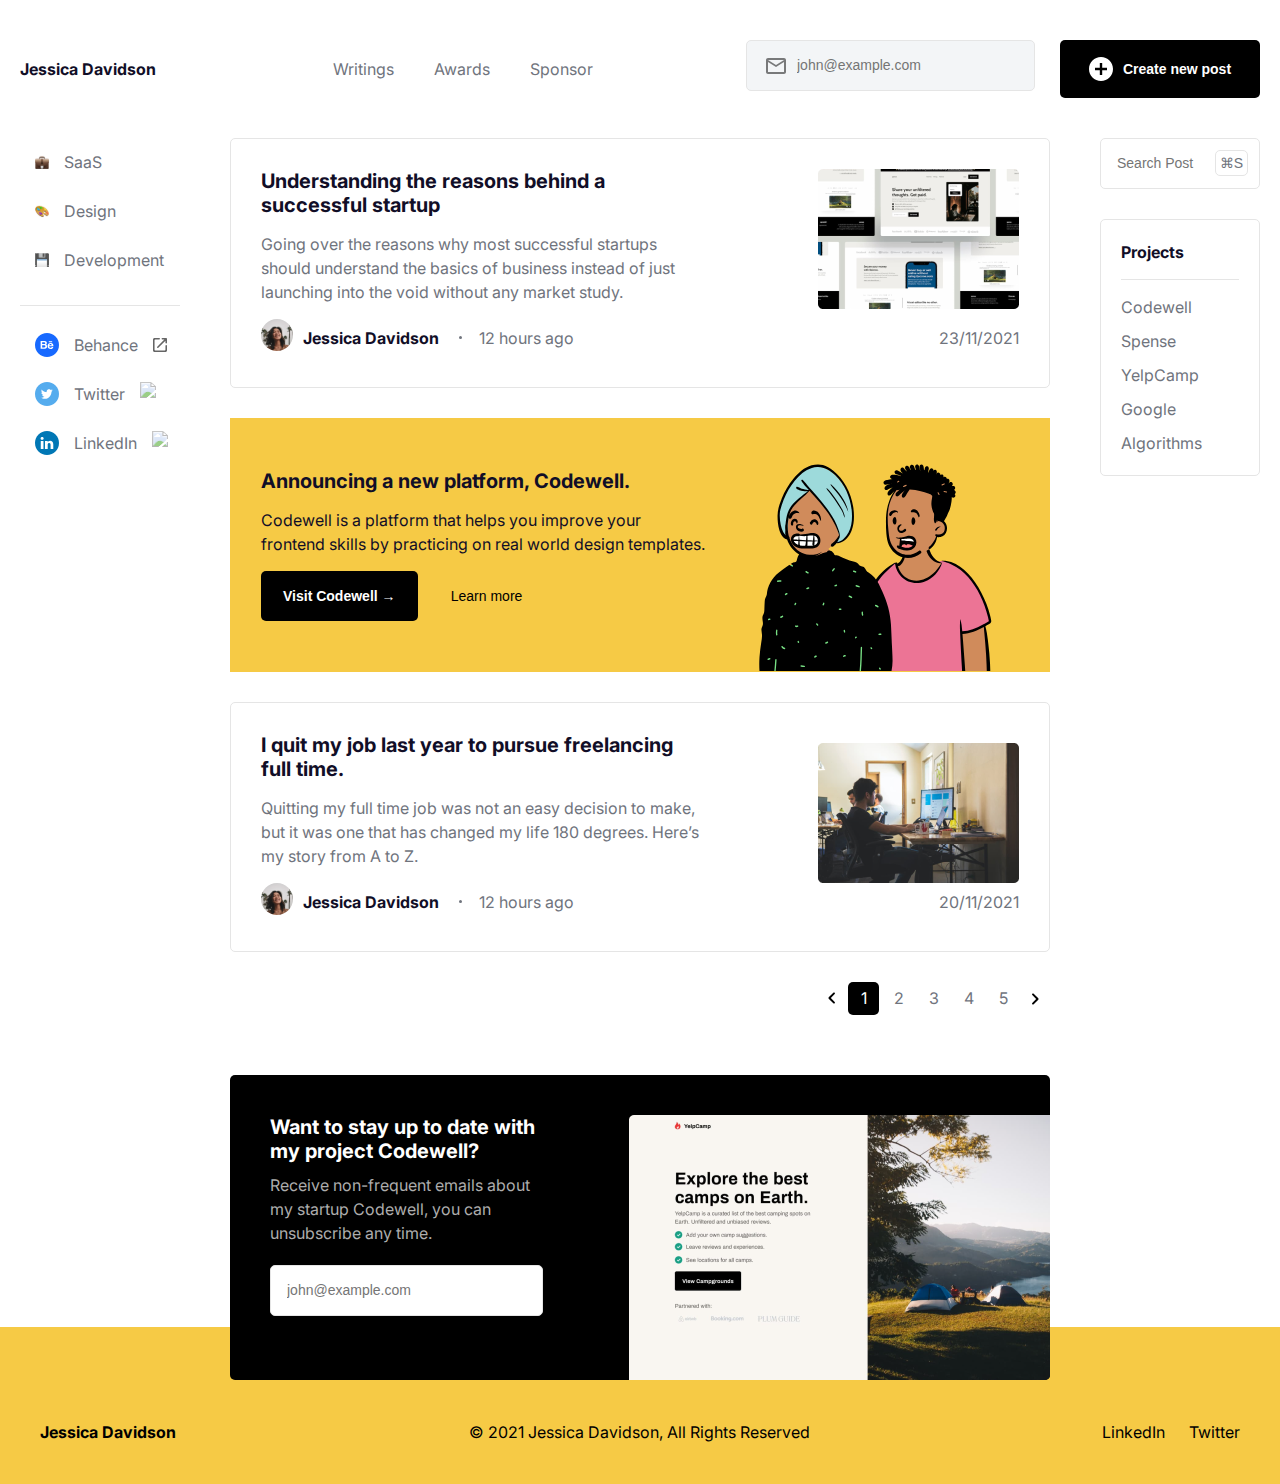
==== 2021/personal-blog/index.html @ be328f9e "split project according to year" ====
<!DOCTYPE html>
<html lang="en">

<head>
    <meta charset="UTF-8">
    <meta http-equiv="X-UA-Compatible" content="IE=edge">
    <meta name="viewport" content="width=device-width, initial-scale=1.0">
    <link rel="preconnect" href="https://fonts.googleapis.com">
    <link rel="preconnect" href="https://fonts.gstatic.com" crossorigin>
    <link href="https://fonts.googleapis.com/css2?family=Inter:wght@400;700&display=swap" rel="stylesheet">
    <link rel="stylesheet" href="assets/css/style.min.css">
    <title>Personal Blog</title>
</head>

<body>

    <!-- header start -->
    <header class="navbar">
        <div class="container">
            <div class="navbar__brand">Jessica Davidson</div>
            <nav class="navbar__menu">
                <button class="btn btn--close"><img src="assets/Icons/general-icons/Add.svg" alt="Add"></button>
                <ul class="navbar__list">
                    <li class="navbar__list__item"><a href="" class="navbar__list__link">Writings</a></li>
                    <li class="navbar__list__item"><a href="" class="navbar__list__link">Awards</a></li>
                    <li class="navbar__list__item"><a href="" class="navbar__list__link">Sponsor</a></li>
                </ul>
                <form class="navbar__form">
                    <div class="form__group">
                        <label class="form__label">Subscribe</label>
                        <input type="text" class="form__input form__input--gray" placeholder="john@example.com">
                        <img src="assets/Icons/general-icons/Email.svg" alt="email">
                    </div>
                    <button class="btn btn--primary" type="submit"><img src="assets/Icons/general-icons/Add.svg" alt="Add"> Create new post</button>
                </form>
            </nav>
            <button id="menu__icon" class="btn"><img src="assets/Icons/general-icons/Menu.svg" alt="Menu"></button>
        </div>
    </header>
    <!-- header end -->

    <!-- main start -->
    <main class="main">

        <div class="container">
            <div class="main__wrapper">
                <aside class="col__left">
                    <ul class="categ__list">
                        <li class="categ__list__item"><a href="#" class="categ__list__link"><img src="assets/Emojis/Emoji.svg" alt="SaaS">SaaS</a></li>
                        <li class="categ__list__item"><a href="#" class="categ__list__link"><img src="assets/Emojis/Emoji-1.svg" alt="Design">Design</a></li>
                        <li class="categ__list__item"><a href="#" class="categ__list__link"><img src="assets/Emojis/Emoji-2.svg" alt="Development">Development</a></li>
                    </ul>
                    <div class="seperator"></div>
                    <ul class="social__list">
                        <li class="social__list__item"><a href="#" class="social__list__link"><img src="assets/Icons/social-icons/Behance.svg" alt="Behance">Behance<img src="assets/Icons/general-icons/new-window.svg"></a></li>
                        <li class="social__list__item"><a href="#" class="social__list__link"><img src="assets/Icons/social-icons/Twitter.svg" alt="Twitter">Twitter<img src="assets/Icons/general-icons/New Window.svg"></a></li>
                        <li class="social__list__item"><a href="#" class="social__list__link"><img src="assets/Icons/social-icons/LinkedIn.svg" alt="LinkedIn">LinkedIn<img src="assets/Icons/general-icons/New Window.svg"></a></li>
                    </ul>
                </aside>

                <section class="col__center blog">
                    <article class="blog__post">
                        <div class="blog__post__wrapper">
                            <div class="blog__post__info order-md-2">
                                <h2>Understanding the reasons behind a successful startup</h2>
                                <p>Going over the reasons why most successful startups should understand the basics of business instead of just launching into the void without any market study.</p>
                            </div>
                            <picture>
                                <source media="(min-width: 768px)" srcset="assets/Images/post-image.png" sizes="100vw">
                                <img src="assets/Images/post-image-mob.png" alt="Post 2">
                            </picture>
                        </div>
                        <div class="blog__post__footer">
                            <div class="blog__post__byline">
                                <div class="author">
                                    <div class="author__avatar">
                                        <img src="assets/Avatars/User.svg" alt="Avatar">
                                    </div>
                                    <p>Jessica Davidson</p>
                                </div>
                                <div class="blog__post__timestamp">
                                    <p>12 hours ago</p>
                                </div>
                            </div>
                            <div class="blog__post__date">
                                <p>23/11/2021</p>
                            </div>
                        </div>
                    </article>

                    <article class="announcement">
                        <div class="announcement__wrapper">
                            <div class="announcement__info">
                                <h2>Announcing a new platform, Codewell.</h2>
                                <p>Codewell is a platform that helps you improve your frontend skills by practicing on real world design templates.</p>
                                <div class="button__wrapper">
                                    <button class="btn btn--primary">Visit Codewell →</button>
                                    <button class="btn btn--transparent">Learn more</button>
                                </div>
                            </div>
                            <div class="announcement__img">
                                <img src="assets/Images/Illustration.svg" alt="Illustration">
                            </div>
                        </div>
                    </article>

                    <article class="blog__post">
                        <div class="blog__post__wrapper">
                            <div class="blog__post__info order-md-2">
                                <h2>I quit my job last year to pursue freelancing full time.</h2>
                                <p>Quitting my full time job was not an easy decision to make, but it was one that has changed my life 180 degrees. Here’s my story from A to Z.</p>
                            </div>
                            <div class="blog__post__img order-md-1">
                                <picture>
                                    <source media="(min-width: 768px)" srcset="assets/Images/post-image-1.png" sizes="100vw">
                                    <img src="assets/Images/post-image-mob.png" alt="Post 2">
                                </picture>
                            </div>
                        </div>
                        <div class="blog__post__footer">
                            <div class="blog__post__byline">
                                <div class="author">
                                    <div class="author__avatar">
                                        <img src="assets/Avatars/User.svg" alt="Avatar">
                                    </div>
                                    <p>Jessica Davidson</p>
                                </div>
                                <div class="blog__post__timestamp">
                                    <p>12 hours ago</p>
                                </div>
                            </div>
                            <div class="blog__post__date">
                                <p>20/11/2021</p>
                            </div>
                        </div>
                    </article>

                    <div class="pagin">
                        <div class="pagin__icon pagin__icon--left">
                            <img src="assets/Icons/general-icons/arrow-right.svg" alt="Arrow">
                        </div>
                        <ul class="pagin__list">
                            <li class="pagin__list__item pagin__list__item--active">1</li>
                            <li class="pagin__list__item">2</li>
                            <li class="pagin__list__item">3</li>
                            <li class="pagin__list__item">4</li>
                            <li class="pagin__list__item">5</li>
                        </ul>
                        <div class="pagin__icon pagin__icon--right">
                            <img src="assets/Icons/general-icons/arrow-right.svg" alt="Arrow">
                        </div>
                    </div>
                </section>

                <aside class="col__right">
                    <form class="search__post__form">
                        <div class="form__group">
                            <label class="form__label">&sube;</label>
                            <input type="text" class="form__input" placeholder="Search Post">
                        </div>
                        <button class="btn">⌘S</button>
                    </form>
                    <div class="project">
                        <h3>Projects</h3>
                        <div class="seperator"></div>
                        <ul class="project__list">
                            <li class="project__list__item"><a href="#" class="project__list__link">Codewell</a></li>
                            <li class="project__list__item"><a href="#" class="project__list__link">Spense</a></li>
                            <li class="project__list__item"><a href="#" class="project__list__link">YelpCamp</a></li>
                            <li class="project__list__item"><a href="#" class="project__list__link">Google</a></li>
                            <li class="project__list__item"><a href="#" class="project__list__link">Algorithms</a></li>
                        </ul>
                    </div>
                </aside>

                <!-- cookie start -->
                <div class="cookie">
                    <div class="cookie__wrapper">
                        <h3><img src="assets/Emojis/Emoji-3.svg" alt=""> Cookie Settings</h3>
                        <p>We use cookies, some of them are essential others are optional. <a href="#" id="expand-cookie">Learn more</a></p>
                    </div>
                    <ul class="cookie__option">
                        <li class="cookie__option__item">
                            <div class="cookie__prefrense">
                                <div class="cookie__prefrense__wrapper">
                                    <h3>Necessary Cookies</h3>
                                    <p>These cookies are necessary and cannot be disabled.</p>
                                </div>
                                <div class="cookie__prefrense__selector">
                                    <input type="checkbox" name="cookie" id="pref1">
                                    <label for="pref1">Necessary Cookies</label>
                                </div>
                            </div>
                        </li>
                        <li class="cookie__option__item">
                            <div class="cookie__prefrense">
                                <div class="cookie__prefrense__wrapper">
                                    <h3>Analytics</h3>
                                    <p>Used by advertising partners to serve you meaningful ads.</p>
                                </div>
                                <div class="cookie__prefrense__selector">
                                    <input type="checkbox" name="cookie" id="pref2">
                                    <label for="pref2">Analytics</label>
                                </div>
                            </div>
                        </li>
                        <li class="cookie__option__item">
                            <div class="cookie__prefrense">
                                <div class="cookie__prefrense__wrapper">
                                    <h3>Preferences</h3>
                                    <p>We use this to personalize your web experience.</p>
                                </div>
                                <div class="cookie__prefrense__selector">
                                    <input type="checkbox" name="cookie" id="pref3">
                                    <label for="pref3">Preferences</label>
                                </div>
                            </div>
                        </li>
                    </ul>
                    <div class="button__group">
                        <button class="btn btn--primary">Accept All Cookies</button>
                        <button class="btn btn--secondary">Decline</button>
                    </div>
                </div>
                <!-- cookie end -->

            </div>

        </div>
    </main>
    <!-- main end -->


    <!-- footer start -->
    <footer class="footer">
        <div class="container">
            <div class="footer__subscribe mb-40">
                <div class="footer__subscribe__left mb-40">
                    <h2>Want to stay up to date with my project Codewell?</h2>
                    <p class="mb-20">Receive non-frequent emails about my startup Codewell, you can unsubscribe any time.</p>
                    <form class="footer__subscribe__left__form">
                        <div class="form__group d-center">
                            <label class="form__label">Newsletter</label>
                            <input type="text" class="form__input" placeholder="john@example.com">
                        </div>
                    </form>
                </div>
                <div class="footer__subscribe__right">
                    <img src="assets/Images/newsletter-image.png" alt="Newsletter">
                </div>
            </div>

            <div class="footer__info">
                <div class="footer__logo mb-20">
                    Jessica Davidson
                </div>
                <div class="footer__copyright mb-20">
                    © 2021 Jessica Davidson, All Rights Reserved
                </div>
                <ul class="footer__list">
                    <li class="footer__list__item"><a href="#" class="footer__list__link">LinkedIn</a></li>
                    <li class="footer__list__item"><a href="#" class="footer__list__link">Twitter</a></li>
                </ul>
            </div>
        </div>
    </footer>
    <!-- footer End -->

    <script src="assets/js/main.js"></script>
</body>

</html>
---- 2021/personal-blog/assets/css/style.min.css ----
.cookie,.project,.blog__post,.announcement,.btn,.pagin__list__item--active,.pagin__list__item:hover,.categ__list__link,.social__list__link,.form__input,.footer__subscribe{border-radius:5px}.cookie,.project,.blog__post,.announcement{padding:30px 20px;border:1px solid #e5e5e5;margin-bottom:30px;background-color:#fff}.cookie h2,.project h2,.blog__post h2,.announcement h2{margin-bottom:15px}.cookie p,.project p,.blog__post p,.announcement p{margin-bottom:15px}.navbar__list,.pagin__list,.cookie__option,.project__list,.categ__list,.social__list,.footer__list{list-style:none}.navbar .container,.pagin,.pagin__list,.blog__post__footer,.blog__post__byline,.blog__post .author{display:-webkit-box;display:-ms-flexbox;display:flex;-webkit-box-pack:justify;-ms-flex-pack:justify;justify-content:space-between;-webkit-box-align:center;-ms-flex-align:center;align-items:center}@media only screen and (min-width: 992px){.navbar__form{display:-webkit-box;display:-ms-flexbox;display:flex;-webkit-box-pack:justify;-ms-flex-pack:justify;justify-content:space-between}.cookie,.project,.blog__post,.announcement{padding:30px}}@media only screen and (max-width: 400px){.cookie,.project,.blog__post,.announcement{padding:20px}}*{margin:0;padding:0;-webkit-box-sizing:border-box;box-sizing:border-box}body{font-size:16px;line-height:150%;color:#70747d;font-family:Inter, sans-serif}h1,h2,h3,h4,h5,h6{color:#110e27;font-weight:bold}h2{font-size:20px}h3{font-size:16px}a{color:inherit;text-decoration:none}img{max-width:100%;height:auto}.fadeIn{margin-top:0 !important;opacity:1 !important;visibility:visible !important;-webkit-transition:all 0.6s ease-in-out;transition:all 0.6s ease-in-out}.fadeOut{margin-top:-20px !important;opacity:0 !important;visibility:hidden !important;-webkit-transition:all 0.6s ease-in-out;transition:all 0.6s ease-in-out}@media only screen and (max-width: 767px){.order-md-1{-webkit-box-ordinal-group:2;-ms-flex-order:1;order:1}.order-md-2{-webkit-box-ordinal-group:3;-ms-flex-order:2;order:2}}.btn{background:transparent;border:1px solid transparent;font-size:14px;cursor:pointer;-webkit-transition:all 0.3s ease-in-out;transition:all 0.3s ease-in-out;display:-webkit-inline-box;display:-ms-inline-flexbox;display:inline-flex;-webkit-box-align:center;-ms-flex-align:center;align-items:center;-webkit-box-pack:center;-ms-flex-pack:center;justify-content:center}.btn img{display:block;margin-right:10px}.btn--primary,.btn--secondary,.btn--transparent{padding:16px 21px;min-width:130px}.btn--primary{font-weight:bold;background-color:#000;color:#fff}.btn--primary:hover{background-color:#2d2727}.btn--secondary{background-color:#fff;color:#70747d;border-color:#e5e5e5}.btn--secondary:hover{background-color:#2d2727}.btn--close{background:#000;padding:20px;position:absolute;top:40px;right:40px}.btn--close img{margin-right:0;-webkit-transform:rotate(45deg);transform:rotate(45deg)}@media only screen and (min-width: 992px){.btn--close{display:none}}.navbar{padding:40px 0}.navbar .container{width:100%}.navbar__brand{font-size:16px;line-height:1;font-weight:bold;color:#110e27;-ms-flex-preferred-size:140px;flex-basis:140px}.navbar button.btn--primary{min-width:200px}@media only screen and (min-width: 992px){#menu__icon{display:none}.navbar__menu{display:-webkit-box;display:-ms-flexbox;display:flex;-ms-flex-preferred-size:calc(100% - 160px);flex-basis:calc(100% - 160px);-webkit-box-pack:justify;-ms-flex-pack:justify;justify-content:space-between;-webkit-box-align:center;-ms-flex-align:center;align-items:center}.navbar__menu .form__group{min-width:289px;margin-right:25px}.navbar__list{display:-webkit-box;display:-ms-flexbox;display:flex;-webkit-box-pack:center;-ms-flex-pack:center;justify-content:center;-ms-flex-preferred-size:630px;flex-basis:630px;padding:0 40px}.navbar__list__item:not(:last-child){margin-right:40px}.navbar__list__link:hover{color:#110e27}}@media only screen and (max-width: 991px){.navbar{padding:20px 0}.navbar__menu{display:-webkit-box;display:-ms-flexbox;display:flex;-webkit-box-orient:vertical;-webkit-box-direction:normal;-ms-flex-direction:column;flex-direction:column;position:fixed;top:0;left:0;right:0;bottom:0;background:#ffffff;z-index:1;-webkit-box-pack:center;-ms-flex-pack:center;justify-content:center;-webkit-box-align:center;-ms-flex-align:center;align-items:center;opacity:0;visibility:hidden;-webkit-transform:scale(0.2);transform:scale(0.2);-webkit-transition:all 0.3s ease-in-out;transition:all 0.3s ease-in-out}.navbar__list{min-width:300px;text-align:center}.navbar__list__item{font-size:18px}.navbar__list__link{display:block;padding:10px}.navbar .form__group{min-width:300px;margin-bottom:20px;margin-top:10px}.navbar .form__group .form__input{max-width:100%}.navbar button.btn--primary{min-width:auto;width:100%}.menu-open{overflow:hidden;padding-right:17px}.menu-open .navbar__menu{opacity:1;visibility:visible;-webkit-transform:scale(1);transform:scale(1)}#menu__icon{padding:20px;position:relative;right:-20px}}.container{max-width:1300px;margin-left:auto;margin-right:auto;padding-left:20px;padding-right:20px}.main__wrapper{position:relative}.col__left,.col__right{display:none}.col__left,.col__center,.col__right{padding:0 20px}.d-center{display:-webkit-box;display:-ms-flexbox;display:flex;-webkit-box-pack:center;-ms-flex-pack:center;justify-content:center;-webkit-box-align:center;-ms-flex-align:center;align-items:center}.mb-40{margin-bottom:40px}.mb-20{margin-bottom:20px}.pagin{-webkit-box-pack:end;-ms-flex-pack:end;justify-content:flex-end;margin-bottom:20px}.pagin__icon{cursor:pointer;min-width:31px;min-height:33px;display:-webkit-box;display:-ms-flexbox;display:flex;-webkit-box-pack:center;-ms-flex-pack:center;justify-content:center;-webkit-box-align:center;-ms-flex-align:center;align-items:center}.pagin__icon img{display:block}.pagin__icon--left{-webkit-transform:rotate(180deg);transform:rotate(180deg)}.pagin__list__item{min-width:31px;min-height:33px;line-height:33px;text-align:center;cursor:pointer}.pagin__list__item:not(:last-child){margin-right:4px}.pagin__list__item--active,.pagin__list__item:hover{color:#fff;background-color:#000}.cookie{padding:40px 20px;width:100%;max-width:398px;position:absolute;margin-top:-20px;opacity:0;visibility:hidden}.cookie__wrapper h3{display:-webkit-box;display:-ms-flexbox;display:flex;-webkit-box-align:center;-ms-flex-align:center;align-items:center;margin-bottom:10px}.cookie__wrapper h3 img{margin-right:10px}.cookie__wrapper p a{font-weight:bold;text-decoration:underline;color:#110e27}.cookie__option{display:none;border-top:1px solid #e5e5e5;padding-top:20px}.cookie__option--expanded{display:block}.cookie__option__item{margin-bottom:20px}.cookie__prefrense{display:-webkit-box;display:-ms-flexbox;display:flex;-webkit-box-pack:justify;-ms-flex-pack:justify;justify-content:space-between;-webkit-box-align:start;-ms-flex-align:start;align-items:flex-start}.cookie__prefrense__wrapper{width:100%;max-width:80%}.cookie__prefrense__wrapper p{margin-bottom:0}.cookie__prefrense__selector input[type="checkbox"]{display:none}.cookie__prefrense__selector input[type="checkbox"]:checked+label{background-color:#6bc3ad}.cookie__prefrense__selector input[type="checkbox"]:checked+label:before{left:14px}.cookie__prefrense__selector label{display:block;width:36px;height:24px;background-color:#bfc9d4;border-radius:99px;position:relative;margin-top:4px;cursor:pointer;-webkit-transition:background-color 0.2s ease-in-out;transition:background-color 0.2s ease-in-out}.cookie__prefrense__selector label::before{content:"";position:absolute;width:16px;height:16px;border-radius:50%;left:6px;top:4px;background:-webkit-gradient(linear, left top, left bottom, from(#fff), to(#f6f6f6));background:linear-gradient(180deg, #fff 0%, #f6f6f6 100%);-webkit-box-shadow:0 2px 4px rgba(96,96,96,0.2);box-shadow:0 2px 4px rgba(96,96,96,0.2);-webkit-transition:left 0.2s ease-in-out;transition:left 0.2s ease-in-out}.cookie .button__group button:not(:last-child){margin-right:10px}.seperator{width:100%;height:1px;background-color:#e5e5e5;margin:15px 0}.search__post__form{position:relative;margin-bottom:30px}.search__post__form .form__input{padding-right:55px}.search__post__form .btn{position:absolute;right:12px;top:12px;border-color:#e5e5e5;color:#70747d;padding:4px}.project__list__link,.categ__list__link,.social__list__link{display:-webkit-box;display:-ms-flexbox;display:flex}.project{padding:20px}.project__list__item:not(:last-child){margin-bottom:10px}.project__list__link:hover{color:#110e27}.categ__list,.social__list{margin-bottom:20px}.categ__list__link,.social__list__link{padding:12px 15px;border-bottom:1px solid transparent}.categ__list__link img:first-of-type,.social__list__link img:first-of-type{margin-right:15px}.categ__list__link.active,.categ__list__link:hover{background-color:#f3f5f7;font-weight:bold}.social__list__link img:last-of-type{opacity:0.6;margin-left:15px}@media only screen and (min-width: 992px){.cookie{right:40px;top:67%;-webkit-transform:translateY(-50%);transform:translateY(-50%)}.main__wrapper{display:-webkit-box;display:-ms-flexbox;display:flex;-webkit-box-pack:justify;-ms-flex-pack:justify;justify-content:space-between;margin-left:-20px;margin-right:-20px}.col__left,.col__right{display:block;-ms-flex-preferred-size:calc(160px + 40px);flex-basis:calc(160px + 40px)}.col__center{-ms-flex-preferred-size:calc(820px + 40px);flex-basis:calc(820px + 40px)}}@media only screen and (max-width: 991px){.cookie{right:20px;bottom:0}.col__left,.col__center,.col__right{padding:0}}@media only screen and (max-width: 767px){.cookie{right:0;left:0;margin:auto;bottom:auto;top:50%;-webkit-transform:translateY(-50%);transform:translateY(-50%);max-width:107%;width:104%;left:-2%}}@media only screen and (max-width: 450px){.button__group button{margin-bottom:10px}}@media only screen and (max-width: 400px){.cookie{padding:20px}}.blog{position:relative}.blog__post__wrapper{display:-webkit-box;display:-ms-flexbox;display:flex;-webkit-box-orient:vertical;-webkit-box-direction:normal;-ms-flex-direction:column;flex-direction:column}.blog__post__footer{width:100%}.blog__post__footer p,.blog__post__byline p,.blog__post .author p{margin-bottom:0}.blog__post__date{display:none}.blog__post .author{font-weight:bold;color:#110e27}.blog__post .author__avatar{margin-right:10px}.blog__post__timestamp{padding-left:40px;position:relative}.blog__post__timestamp::before{content:"";position:absolute;width:3px;height:3px;left:20px;top:10px;border-radius:50%;background-color:#70747d}.announcement{background-color:#f6ca45;color:#110e27;border-radius:0;border-color:#f6ca45}.announcement__wrapper{display:-webkit-box;display:-ms-flexbox;display:flex;-webkit-box-orient:vertical;-webkit-box-direction:normal;-ms-flex-direction:column;flex-direction:column}.announcement__info{padding:20px 0}.announcement__img{display:none}@media only screen and (min-width: 768px){.blog__post__date,.announcement__date{display:block}.blog__post__wrapper,.announcement__wrapper{-webkit-box-pack:justify;-ms-flex-pack:justify;justify-content:space-between;-webkit-box-orient:unset;-webkit-box-direction:unset;-ms-flex-direction:unset;flex-direction:unset}.blog__post__img,.announcement__img{display:block;-ms-flex-item-align:end;align-self:flex-end}.blog__post__img img,.announcement__img img{display:block}.blog__post__info,.announcement__info{-ms-flex-preferred-size:calc(100% - 313px);flex-basis:calc(100% - 313px)}.announcement{padding-top:0;padding-bottom:0}.announcement__wrapper{-webkit-box-align:center;-ms-flex-align:center;align-items:center}}@media only screen and (max-width: 991px){.blog__post__info,.announcement__info{-ms-flex-preferred-size:calc(100% - 240px);flex-basis:calc(100% - 240px)}}@media only screen and (max-width: 767px){.blog__post__info{margin-top:20px}.blog__post__img{margin-bottom:20px}.blog__post__byline{font-size:14px}.blog__post__timestamp{padding-left:20px}.blog__post__timestamp::before{left:10px}}@media only screen and (max-width: 400px){.blog__post__byline{display:block}.blog__post__timestamp{padding-left:0}.blog__post__timestamp::before{display:none}}label{font-size:0;position:absolute;width:0;height:0}.form__group{position:relative}.form__input{border:1px solid #e5e5e5;display:block;width:100%;max-width:289px;padding:16px;font-size:14px;line-height:17px}.form__input:focus{outline:none}.form__input--gray{background-color:#f3f5f7;padding-left:50px}.form__input--gray+img{position:absolute;left:20px;top:18px;opacity:0.5}.form__input--gray:focus{border-color:#151515;padding-left:20px}.form__input--gray:focus::-webkit-input-placeholder{color:#f3f5f7;opacity:1}.form__input--gray:focus:-ms-input-placeholder{color:#f3f5f7;opacity:1}.form__input--gray:focus::-ms-input-placeholder{color:#f3f5f7;opacity:1}.form__input--gray:focus::placeholder{color:#f3f5f7;opacity:1}.form__input--gray:focus:-ms-input-placeholder{color:#f3f5f7}.form__input--gray:focus::-ms-input-placeholder{color:#f3f5f7}.form__input--gray:focus+img{display:none}.footer{background-image:-webkit-gradient(linear, left top, left bottom, from(#fff), color-stop(50%, #fff), color-stop(50%, #f6ca45), to(#f6ca45));background-image:linear-gradient(to bottom, #fff 0%, #fff 50%, #f6ca45 50%, #f6ca45 100%);color:#110e27;text-align:center;padding:40px 0}.footer__logo{font-weight:bold}.footer__list__item{display:inline-block}.footer__list__item:not(:last-child){margin-right:20px}.footer__info{color:#000}.footer__subscribe{background-color:#000;color:#adadad;padding:40px 40px 0;margin-left:auto;margin-right:auto}.footer__subscribe h2{color:#fff;margin-bottom:10px}.footer__subscribe__left{max-width:420px;margin-left:auto;margin-right:auto}.footer__subscribe__right img{display:block;margin:auto}@media only screen and (min-width: 992px){.footer{background-image:-webkit-gradient(linear, left top, left bottom, from(#fff), color-stop(40%, #fff), color-stop(40%, #f6ca45), to(#f6ca45));background-image:linear-gradient(to bottom, #fff 0%, #fff 40%, #f6ca45 40%, #f6ca45 100%);padding:40px 20px}.footer__subscribe{display:-webkit-box;display:-ms-flexbox;display:flex;-webkit-box-pack:justify;-ms-flex-pack:justify;justify-content:space-between;text-align:left;padding-right:0;margin-bottom:40px;max-width:820px}.footer__subscribe__left{-ms-flex-preferred-size:35%;flex-basis:35%;margin:0;margin-right:20px}.footer__subscribe__left__form .form__group{-webkit-box-pack:start;-ms-flex-pack:start;justify-content:flex-start}}@media only screen and (min-width: 768px){.footer{background-image:-webkit-gradient(linear, left top, left bottom, from(#fff), color-stop(65%, #fff), color-stop(65%, #f6ca45), to(#f6ca45));background-image:linear-gradient(to bottom, #fff 0%, #fff 65%, #f6ca45 65%, #f6ca45 100%)}.footer__info{display:-webkit-box;display:-ms-flexbox;display:flex;-webkit-box-pack:justify;-ms-flex-pack:justify;justify-content:space-between}.footer__info .mb-20{margin-bottom:0 !important}}@media only screen and (max-width: 787px){.footer__subscribe{border-radius:0}}
/*# sourceMappingURL=style.min.css.map */
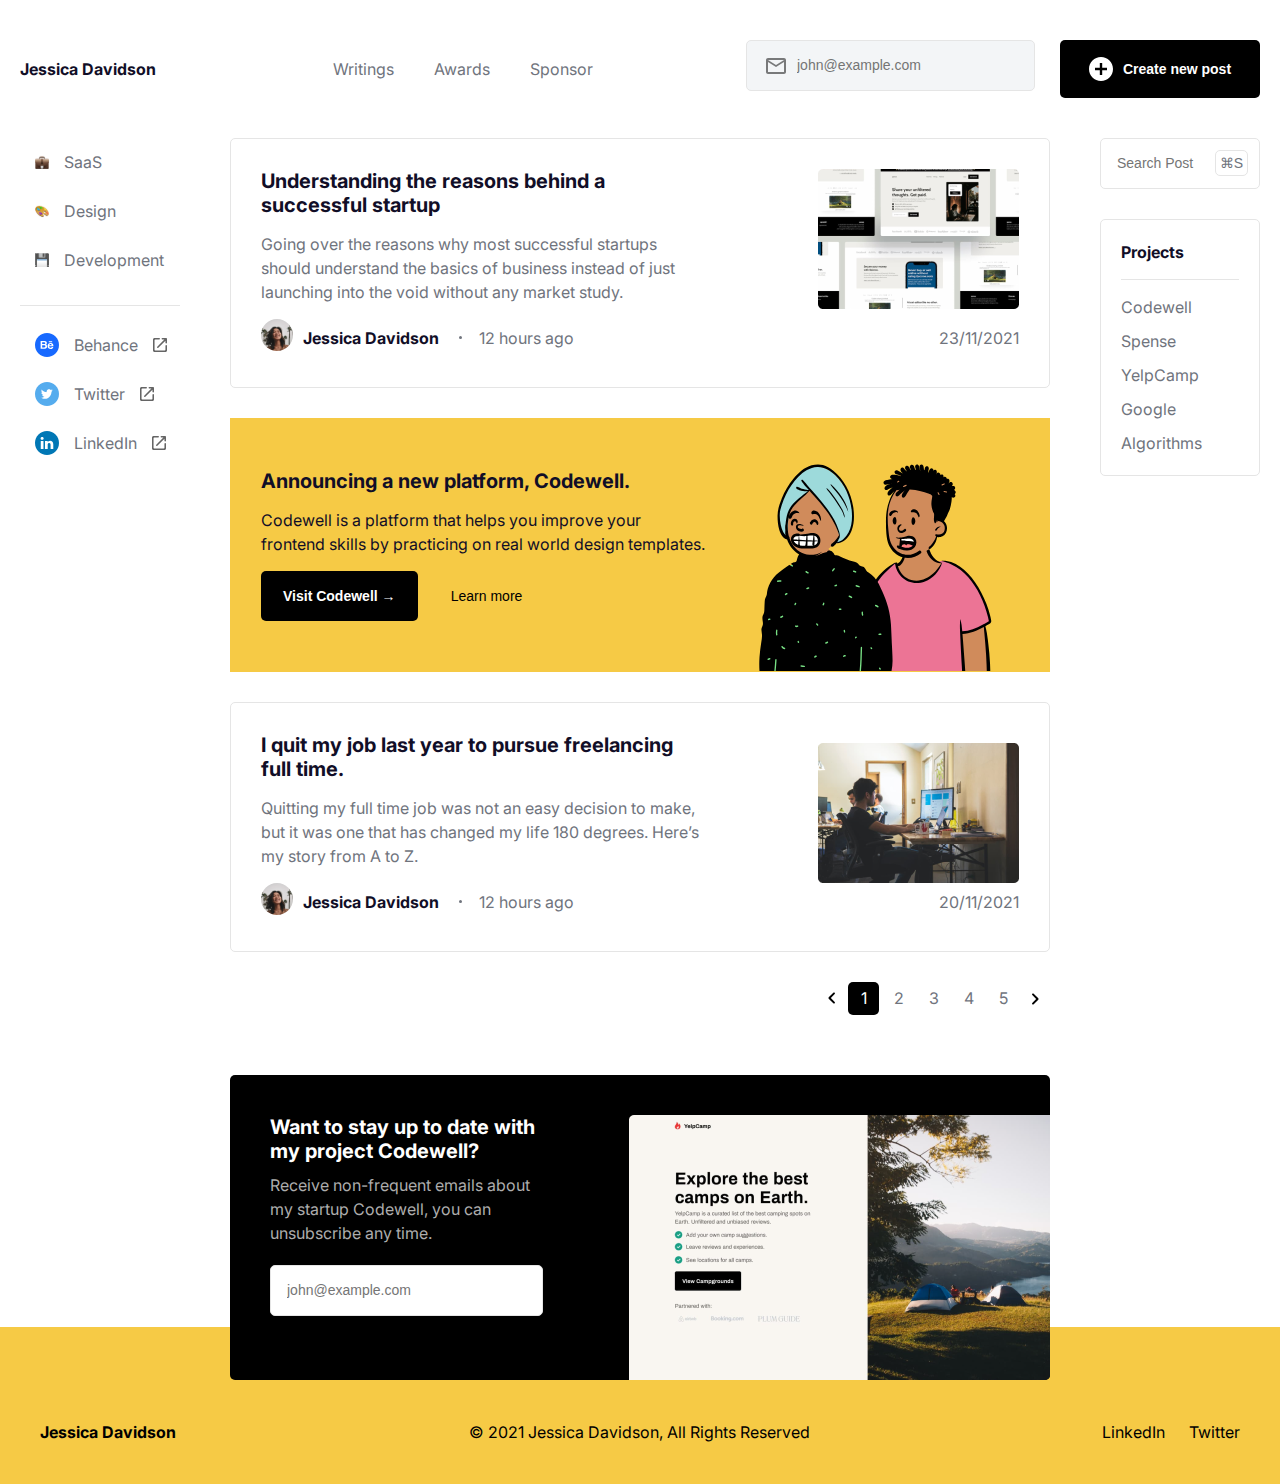
==== commit 27957578: "Minor fixing" ====
--- a/2021/personal-blog/index.html
+++ b/2021/personal-blog/index.html
@@ -53,8 +53,8 @@
                     <div class="seperator"></div>
                     <ul class="social__list">
                         <li class="social__list__item"><a href="#" class="social__list__link"><img src="assets/Icons/social-icons/Behance.svg" alt="Behance">Behance<img src="assets/Icons/general-icons/new-window.svg"></a></li>
-                        <li class="social__list__item"><a href="#" class="social__list__link"><img src="assets/Icons/social-icons/Twitter.svg" alt="Twitter">Twitter<img src="assets/Icons/general-icons/New Window.svg"></a></li>
-                        <li class="social__list__item"><a href="#" class="social__list__link"><img src="assets/Icons/social-icons/LinkedIn.svg" alt="LinkedIn">LinkedIn<img src="assets/Icons/general-icons/New Window.svg"></a></li>
+                        <li class="social__list__item"><a href="#" class="social__list__link"><img src="assets/Icons/social-icons/Twitter.svg" alt="Twitter">Twitter<img src="assets/Icons/general-icons/new-window.svg"></a></li>
+                        <li class="social__list__item"><a href="#" class="social__list__link"><img src="assets/Icons/social-icons/LinkedIn.svg" alt="LinkedIn">LinkedIn<img src="assets/Icons/general-icons/new-window.svg"></a></li>
                     </ul>
                 </aside>
 
--- a/2021/personal-blog/assets/css/style.min.css
+++ b/2021/personal-blog/assets/css/style.min.css
@@ -1,2 +1 @@
-.cookie,.project,.blog__post,.announcement,.btn,.pagin__list__item--active,.pagin__list__item:hover,.categ__list__link,.social__list__link,.form__input,.footer__subscribe{border-radius:5px}.cookie,.project,.blog__post,.announcement{padding:30px 20px;border:1px solid #e5e5e5;margin-bottom:30px;background-color:#fff}.cookie h2,.project h2,.blog__post h2,.announcement h2{margin-bottom:15px}.cookie p,.project p,.blog__post p,.announcement p{margin-bottom:15px}.navbar__list,.pagin__list,.cookie__option,.project__list,.categ__list,.social__list,.footer__list{list-style:none}.navbar .container,.pagin,.pagin__list,.blog__post__footer,.blog__post__byline,.blog__post .author{display:-webkit-box;display:-ms-flexbox;display:flex;-webkit-box-pack:justify;-ms-flex-pack:justify;justify-content:space-between;-webkit-box-align:center;-ms-flex-align:center;align-items:center}@media only screen and (min-width: 992px){.navbar__form{display:-webkit-box;display:-ms-flexbox;display:flex;-webkit-box-pack:justify;-ms-flex-pack:justify;justify-content:space-between}.cookie,.project,.blog__post,.announcement{padding:30px}}@media only screen and (max-width: 400px){.cookie,.project,.blog__post,.announcement{padding:20px}}*{margin:0;padding:0;-webkit-box-sizing:border-box;box-sizing:border-box}body{font-size:16px;line-height:150%;color:#70747d;font-family:Inter, sans-serif}h1,h2,h3,h4,h5,h6{color:#110e27;font-weight:bold}h2{font-size:20px}h3{font-size:16px}a{color:inherit;text-decoration:none}img{max-width:100%;height:auto}.fadeIn{margin-top:0 !important;opacity:1 !important;visibility:visible !important;-webkit-transition:all 0.6s ease-in-out;transition:all 0.6s ease-in-out}.fadeOut{margin-top:-20px !important;opacity:0 !important;visibility:hidden !important;-webkit-transition:all 0.6s ease-in-out;transition:all 0.6s ease-in-out}@media only screen and (max-width: 767px){.order-md-1{-webkit-box-ordinal-group:2;-ms-flex-order:1;order:1}.order-md-2{-webkit-box-ordinal-group:3;-ms-flex-order:2;order:2}}.btn{background:transparent;border:1px solid transparent;font-size:14px;cursor:pointer;-webkit-transition:all 0.3s ease-in-out;transition:all 0.3s ease-in-out;display:-webkit-inline-box;display:-ms-inline-flexbox;display:inline-flex;-webkit-box-align:center;-ms-flex-align:center;align-items:center;-webkit-box-pack:center;-ms-flex-pack:center;justify-content:center}.btn img{display:block;margin-right:10px}.btn--primary,.btn--secondary,.btn--transparent{padding:16px 21px;min-width:130px}.btn--primary{font-weight:bold;background-color:#000;color:#fff}.btn--primary:hover{background-color:#2d2727}.btn--secondary{background-color:#fff;color:#70747d;border-color:#e5e5e5}.btn--secondary:hover{background-color:#2d2727}.btn--close{background:#000;padding:20px;position:absolute;top:40px;right:40px}.btn--close img{margin-right:0;-webkit-transform:rotate(45deg);transform:rotate(45deg)}@media only screen and (min-width: 992px){.btn--close{display:none}}.navbar{padding:40px 0}.navbar .container{width:100%}.navbar__brand{font-size:16px;line-height:1;font-weight:bold;color:#110e27;-ms-flex-preferred-size:140px;flex-basis:140px}.navbar button.btn--primary{min-width:200px}@media only screen and (min-width: 992px){#menu__icon{display:none}.navbar__menu{display:-webkit-box;display:-ms-flexbox;display:flex;-ms-flex-preferred-size:calc(100% - 160px);flex-basis:calc(100% - 160px);-webkit-box-pack:justify;-ms-flex-pack:justify;justify-content:space-between;-webkit-box-align:center;-ms-flex-align:center;align-items:center}.navbar__menu .form__group{min-width:289px;margin-right:25px}.navbar__list{display:-webkit-box;display:-ms-flexbox;display:flex;-webkit-box-pack:center;-ms-flex-pack:center;justify-content:center;-ms-flex-preferred-size:630px;flex-basis:630px;padding:0 40px}.navbar__list__item:not(:last-child){margin-right:40px}.navbar__list__link:hover{color:#110e27}}@media only screen and (max-width: 991px){.navbar{padding:20px 0}.navbar__menu{display:-webkit-box;display:-ms-flexbox;display:flex;-webkit-box-orient:vertical;-webkit-box-direction:normal;-ms-flex-direction:column;flex-direction:column;position:fixed;top:0;left:0;right:0;bottom:0;background:#ffffff;z-index:1;-webkit-box-pack:center;-ms-flex-pack:center;justify-content:center;-webkit-box-align:center;-ms-flex-align:center;align-items:center;opacity:0;visibility:hidden;-webkit-transform:scale(0.2);transform:scale(0.2);-webkit-transition:all 0.3s ease-in-out;transition:all 0.3s ease-in-out}.navbar__list{min-width:300px;text-align:center}.navbar__list__item{font-size:18px}.navbar__list__link{display:block;padding:10px}.navbar .form__group{min-width:300px;margin-bottom:20px;margin-top:10px}.navbar .form__group .form__input{max-width:100%}.navbar button.btn--primary{min-width:auto;width:100%}.menu-open{overflow:hidden;padding-right:17px}.menu-open .navbar__menu{opacity:1;visibility:visible;-webkit-transform:scale(1);transform:scale(1)}#menu__icon{padding:20px;position:relative;right:-20px}}.container{max-width:1300px;margin-left:auto;margin-right:auto;padding-left:20px;padding-right:20px}.main__wrapper{position:relative}.col__left,.col__right{display:none}.col__left,.col__center,.col__right{padding:0 20px}.d-center{display:-webkit-box;display:-ms-flexbox;display:flex;-webkit-box-pack:center;-ms-flex-pack:center;justify-content:center;-webkit-box-align:center;-ms-flex-align:center;align-items:center}.mb-40{margin-bottom:40px}.mb-20{margin-bottom:20px}.pagin{-webkit-box-pack:end;-ms-flex-pack:end;justify-content:flex-end;margin-bottom:20px}.pagin__icon{cursor:pointer;min-width:31px;min-height:33px;display:-webkit-box;display:-ms-flexbox;display:flex;-webkit-box-pack:center;-ms-flex-pack:center;justify-content:center;-webkit-box-align:center;-ms-flex-align:center;align-items:center}.pagin__icon img{display:block}.pagin__icon--left{-webkit-transform:rotate(180deg);transform:rotate(180deg)}.pagin__list__item{min-width:31px;min-height:33px;line-height:33px;text-align:center;cursor:pointer}.pagin__list__item:not(:last-child){margin-right:4px}.pagin__list__item--active,.pagin__list__item:hover{color:#fff;background-color:#000}.cookie{padding:40px 20px;width:100%;max-width:398px;position:absolute;margin-top:-20px;opacity:0;visibility:hidden}.cookie__wrapper h3{display:-webkit-box;display:-ms-flexbox;display:flex;-webkit-box-align:center;-ms-flex-align:center;align-items:center;margin-bottom:10px}.cookie__wrapper h3 img{margin-right:10px}.cookie__wrapper p a{font-weight:bold;text-decoration:underline;color:#110e27}.cookie__option{display:none;border-top:1px solid #e5e5e5;padding-top:20px}.cookie__option--expanded{display:block}.cookie__option__item{margin-bottom:20px}.cookie__prefrense{display:-webkit-box;display:-ms-flexbox;display:flex;-webkit-box-pack:justify;-ms-flex-pack:justify;justify-content:space-between;-webkit-box-align:start;-ms-flex-align:start;align-items:flex-start}.cookie__prefrense__wrapper{width:100%;max-width:80%}.cookie__prefrense__wrapper p{margin-bottom:0}.cookie__prefrense__selector input[type="checkbox"]{display:none}.cookie__prefrense__selector input[type="checkbox"]:checked+label{background-color:#6bc3ad}.cookie__prefrense__selector input[type="checkbox"]:checked+label:before{left:14px}.cookie__prefrense__selector label{display:block;width:36px;height:24px;background-color:#bfc9d4;border-radius:99px;position:relative;margin-top:4px;cursor:pointer;-webkit-transition:background-color 0.2s ease-in-out;transition:background-color 0.2s ease-in-out}.cookie__prefrense__selector label::before{content:"";position:absolute;width:16px;height:16px;border-radius:50%;left:6px;top:4px;background:-webkit-gradient(linear, left top, left bottom, from(#fff), to(#f6f6f6));background:linear-gradient(180deg, #fff 0%, #f6f6f6 100%);-webkit-box-shadow:0 2px 4px rgba(96,96,96,0.2);box-shadow:0 2px 4px rgba(96,96,96,0.2);-webkit-transition:left 0.2s ease-in-out;transition:left 0.2s ease-in-out}.cookie .button__group button:not(:last-child){margin-right:10px}.seperator{width:100%;height:1px;background-color:#e5e5e5;margin:15px 0}.search__post__form{position:relative;margin-bottom:30px}.search__post__form .form__input{padding-right:55px}.search__post__form .btn{position:absolute;right:12px;top:12px;border-color:#e5e5e5;color:#70747d;padding:4px}.project__list__link,.categ__list__link,.social__list__link{display:-webkit-box;display:-ms-flexbox;display:flex}.project{padding:20px}.project__list__item:not(:last-child){margin-bottom:10px}.project__list__link:hover{color:#110e27}.categ__list,.social__list{margin-bottom:20px}.categ__list__link,.social__list__link{padding:12px 15px;border-bottom:1px solid transparent}.categ__list__link img:first-of-type,.social__list__link img:first-of-type{margin-right:15px}.categ__list__link.active,.categ__list__link:hover{background-color:#f3f5f7;font-weight:bold}.social__list__link img:last-of-type{opacity:0.6;margin-left:15px}@media only screen and (min-width: 992px){.cookie{right:40px;top:67%;-webkit-transform:translateY(-50%);transform:translateY(-50%)}.main__wrapper{display:-webkit-box;display:-ms-flexbox;display:flex;-webkit-box-pack:justify;-ms-flex-pack:justify;justify-content:space-between;margin-left:-20px;margin-right:-20px}.col__left,.col__right{display:block;-ms-flex-preferred-size:calc(160px + 40px);flex-basis:calc(160px + 40px)}.col__center{-ms-flex-preferred-size:calc(820px + 40px);flex-basis:calc(820px + 40px)}}@media only screen and (max-width: 991px){.cookie{right:20px;bottom:0}.col__left,.col__center,.col__right{padding:0}}@media only screen and (max-width: 767px){.cookie{right:0;left:0;margin:auto;bottom:auto;top:50%;-webkit-transform:translateY(-50%);transform:translateY(-50%);max-width:107%;width:104%;left:-2%}}@media only screen and (max-width: 450px){.button__group button{margin-bottom:10px}}@media only screen and (max-width: 400px){.cookie{padding:20px}}.blog{position:relative}.blog__post__wrapper{display:-webkit-box;display:-ms-flexbox;display:flex;-webkit-box-orient:vertical;-webkit-box-direction:normal;-ms-flex-direction:column;flex-direction:column}.blog__post__footer{width:100%}.blog__post__footer p,.blog__post__byline p,.blog__post .author p{margin-bottom:0}.blog__post__date{display:none}.blog__post .author{font-weight:bold;color:#110e27}.blog__post .author__avatar{margin-right:10px}.blog__post__timestamp{padding-left:40px;position:relative}.blog__post__timestamp::before{content:"";position:absolute;width:3px;height:3px;left:20px;top:10px;border-radius:50%;background-color:#70747d}.announcement{background-color:#f6ca45;color:#110e27;border-radius:0;border-color:#f6ca45}.announcement__wrapper{display:-webkit-box;display:-ms-flexbox;display:flex;-webkit-box-orient:vertical;-webkit-box-direction:normal;-ms-flex-direction:column;flex-direction:column}.announcement__info{padding:20px 0}.announcement__img{display:none}@media only screen and (min-width: 768px){.blog__post__date,.announcement__date{display:block}.blog__post__wrapper,.announcement__wrapper{-webkit-box-pack:justify;-ms-flex-pack:justify;justify-content:space-between;-webkit-box-orient:unset;-webkit-box-direction:unset;-ms-flex-direction:unset;flex-direction:unset}.blog__post__img,.announcement__img{display:block;-ms-flex-item-align:end;align-self:flex-end}.blog__post__img img,.announcement__img img{display:block}.blog__post__info,.announcement__info{-ms-flex-preferred-size:calc(100% - 313px);flex-basis:calc(100% - 313px)}.announcement{padding-top:0;padding-bottom:0}.announcement__wrapper{-webkit-box-align:center;-ms-flex-align:center;align-items:center}}@media only screen and (max-width: 991px){.blog__post__info,.announcement__info{-ms-flex-preferred-size:calc(100% - 240px);flex-basis:calc(100% - 240px)}}@media only screen and (max-width: 767px){.blog__post__info{margin-top:20px}.blog__post__img{margin-bottom:20px}.blog__post__byline{font-size:14px}.blog__post__timestamp{padding-left:20px}.blog__post__timestamp::before{left:10px}}@media only screen and (max-width: 400px){.blog__post__byline{display:block}.blog__post__timestamp{padding-left:0}.blog__post__timestamp::before{display:none}}label{font-size:0;position:absolute;width:0;height:0}.form__group{position:relative}.form__input{border:1px solid #e5e5e5;display:block;width:100%;max-width:289px;padding:16px;font-size:14px;line-height:17px}.form__input:focus{outline:none}.form__input--gray{background-color:#f3f5f7;padding-left:50px}.form__input--gray+img{position:absolute;left:20px;top:18px;opacity:0.5}.form__input--gray:focus{border-color:#151515;padding-left:20px}.form__input--gray:focus::-webkit-input-placeholder{color:#f3f5f7;opacity:1}.form__input--gray:focus:-ms-input-placeholder{color:#f3f5f7;opacity:1}.form__input--gray:focus::-ms-input-placeholder{color:#f3f5f7;opacity:1}.form__input--gray:focus::placeholder{color:#f3f5f7;opacity:1}.form__input--gray:focus:-ms-input-placeholder{color:#f3f5f7}.form__input--gray:focus::-ms-input-placeholder{color:#f3f5f7}.form__input--gray:focus+img{display:none}.footer{background-image:-webkit-gradient(linear, left top, left bottom, from(#fff), color-stop(50%, #fff), color-stop(50%, #f6ca45), to(#f6ca45));background-image:linear-gradient(to bottom, #fff 0%, #fff 50%, #f6ca45 50%, #f6ca45 100%);color:#110e27;text-align:center;padding:40px 0}.footer__logo{font-weight:bold}.footer__list__item{display:inline-block}.footer__list__item:not(:last-child){margin-right:20px}.footer__info{color:#000}.footer__subscribe{background-color:#000;color:#adadad;padding:40px 40px 0;margin-left:auto;margin-right:auto}.footer__subscribe h2{color:#fff;margin-bottom:10px}.footer__subscribe__left{max-width:420px;margin-left:auto;margin-right:auto}.footer__subscribe__right img{display:block;margin:auto}@media only screen and (min-width: 992px){.footer{background-image:-webkit-gradient(linear, left top, left bottom, from(#fff), color-stop(40%, #fff), color-stop(40%, #f6ca45), to(#f6ca45));background-image:linear-gradient(to bottom, #fff 0%, #fff 40%, #f6ca45 40%, #f6ca45 100%);padding:40px 20px}.footer__subscribe{display:-webkit-box;display:-ms-flexbox;display:flex;-webkit-box-pack:justify;-ms-flex-pack:justify;justify-content:space-between;text-align:left;padding-right:0;margin-bottom:40px;max-width:820px}.footer__subscribe__left{-ms-flex-preferred-size:35%;flex-basis:35%;margin:0;margin-right:20px}.footer__subscribe__left__form .form__group{-webkit-box-pack:start;-ms-flex-pack:start;justify-content:flex-start}}@media only screen and (min-width: 768px){.footer{background-image:-webkit-gradient(linear, left top, left bottom, from(#fff), color-stop(65%, #fff), color-stop(65%, #f6ca45), to(#f6ca45));background-image:linear-gradient(to bottom, #fff 0%, #fff 65%, #f6ca45 65%, #f6ca45 100%)}.footer__info{display:-webkit-box;display:-ms-flexbox;display:flex;-webkit-box-pack:justify;-ms-flex-pack:justify;justify-content:space-between}.footer__info .mb-20{margin-bottom:0 !important}}@media only screen and (max-width: 787px){.footer__subscribe{border-radius:0}}
-/*# sourceMappingURL=style.min.css.map */+.cookie,.project,.blog__post,.announcement,.btn,.pagin__list__item--active,.pagin__list__item:hover,.categ__list__link,.social__list__link,.form__input,.footer__subscribe{border-radius:5px}.cookie,.project,.blog__post,.announcement{padding:30px 20px;border:1px solid #e5e5e5;margin-bottom:30px;background-color:#fff}.cookie h2,.project h2,.blog__post h2,.announcement h2{margin-bottom:15px}.cookie p,.project p,.blog__post p,.announcement p{margin-bottom:15px}.navbar__list,.pagin__list,.cookie__option,.project__list,.categ__list,.social__list,.footer__list{list-style:none}.navbar .container,.pagin,.pagin__list,.blog__post__footer,.blog__post__byline,.blog__post .author{display:-webkit-box;display:-ms-flexbox;display:flex;-webkit-box-pack:justify;-ms-flex-pack:justify;justify-content:space-between;-webkit-box-align:center;-ms-flex-align:center;align-items:center}@media only screen and (min-width: 992px){.navbar__form{display:-webkit-box;display:-ms-flexbox;display:flex;-webkit-box-pack:justify;-ms-flex-pack:justify;justify-content:space-between}.cookie,.project,.blog__post,.announcement{padding:30px}}@media only screen and (max-width: 400px){.cookie,.project,.blog__post,.announcement{padding:20px}}*{margin:0;padding:0;-webkit-box-sizing:border-box;box-sizing:border-box}body{font-size:16px;line-height:150%;color:#70747d;font-family:Inter, sans-serif}h1,h2,h3,h4,h5,h6{color:#110e27;font-weight:bold}h2{font-size:20px}h3{font-size:16px}a{color:inherit;text-decoration:none}img{max-width:100%;height:auto}.fadeIn{margin-top:0 !important;opacity:1 !important;visibility:visible !important;-webkit-transition:all 0.6s ease-in-out;-o-transition:all 0.6s ease-in-out;transition:all 0.6s ease-in-out}.fadeOut{margin-top:-20px !important;opacity:0 !important;visibility:hidden !important;-webkit-transition:all 0.6s ease-in-out;-o-transition:all 0.6s ease-in-out;transition:all 0.6s ease-in-out}@media only screen and (max-width: 767px){.order-md-1{-webkit-box-ordinal-group:2;-ms-flex-order:1;order:1}.order-md-2{-webkit-box-ordinal-group:3;-ms-flex-order:2;order:2}}.btn{background:transparent;border:1px solid transparent;font-size:14px;cursor:pointer;-webkit-transition:all 0.3s ease-in-out;-o-transition:all 0.3s ease-in-out;transition:all 0.3s ease-in-out;display:-webkit-inline-box;display:-ms-inline-flexbox;display:inline-flex;-webkit-box-align:center;-ms-flex-align:center;align-items:center;-webkit-box-pack:center;-ms-flex-pack:center;justify-content:center}.btn img{display:block;margin-right:10px}.btn--primary,.btn--secondary,.btn--transparent{padding:16px 21px;min-width:130px}.btn--primary{font-weight:bold;background-color:#000;color:#fff}.btn--primary:hover{background-color:#2d2727}.btn--secondary{background-color:#fff;color:#70747d;border-color:#e5e5e5}.btn--secondary:hover{background-color:#2d2727}.btn--close{background:#000;padding:20px;position:absolute;top:40px;right:40px}.btn--close img{margin-right:0;-webkit-transform:rotate(45deg);-ms-transform:rotate(45deg);transform:rotate(45deg)}@media only screen and (min-width: 992px){.btn--close{display:none}}.navbar{padding:40px 0}.navbar .container{width:100%}.navbar__brand{font-size:16px;line-height:1;font-weight:bold;color:#110e27;-ms-flex-preferred-size:140px;flex-basis:140px}.navbar button.btn--primary{min-width:200px}@media only screen and (min-width: 992px){#menu__icon{display:none}.navbar__menu{display:-webkit-box;display:-ms-flexbox;display:flex;-ms-flex-preferred-size:calc(100% - 160px);flex-basis:calc(100% - 160px);-webkit-box-pack:justify;-ms-flex-pack:justify;justify-content:space-between;-webkit-box-align:center;-ms-flex-align:center;align-items:center}.navbar__menu .form__group{min-width:289px;margin-right:25px}.navbar__list{display:-webkit-box;display:-ms-flexbox;display:flex;-webkit-box-pack:center;-ms-flex-pack:center;justify-content:center;-ms-flex-preferred-size:630px;flex-basis:630px;padding:0 40px}.navbar__list__item:not(:last-child){margin-right:40px}.navbar__list__link:hover{color:#110e27}}@media only screen and (max-width: 991px){.navbar{padding:20px 0}.navbar__menu{display:-webkit-box;display:-ms-flexbox;display:flex;-webkit-box-orient:vertical;-webkit-box-direction:normal;-ms-flex-direction:column;flex-direction:column;position:fixed;top:0;left:0;right:0;bottom:0;background:#ffffff;z-index:1;-webkit-box-pack:center;-ms-flex-pack:center;justify-content:center;-webkit-box-align:center;-ms-flex-align:center;align-items:center;opacity:0;visibility:hidden;-webkit-transform:scale(0.2);-ms-transform:scale(0.2);transform:scale(0.2);-webkit-transition:all 0.3s ease-in-out;-o-transition:all 0.3s ease-in-out;transition:all 0.3s ease-in-out}.navbar__list{min-width:300px;text-align:center}.navbar__list__item{font-size:18px}.navbar__list__link{display:block;padding:10px}.navbar .form__group{min-width:300px;margin-bottom:20px;margin-top:10px}.navbar .form__group .form__input{max-width:100%}.navbar button.btn--primary{min-width:auto;width:100%}.menu-open{overflow:hidden;padding-right:17px}.menu-open .navbar__menu{opacity:1;visibility:visible;-webkit-transform:scale(1);-ms-transform:scale(1);transform:scale(1)}#menu__icon{padding:20px;position:relative;right:-20px}}.container{max-width:1300px;margin-left:auto;margin-right:auto;padding-left:20px;padding-right:20px}.main__wrapper{position:relative}.col__left,.col__right{display:none}.col__left,.col__center,.col__right{padding:0 20px}.d-center{display:-webkit-box;display:-ms-flexbox;display:flex;-webkit-box-pack:center;-ms-flex-pack:center;justify-content:center;-webkit-box-align:center;-ms-flex-align:center;align-items:center}.mb-40{margin-bottom:40px}.mb-20{margin-bottom:20px}.pagin{-webkit-box-pack:end;-ms-flex-pack:end;justify-content:flex-end;margin-bottom:20px}.pagin__icon{cursor:pointer;min-width:31px;min-height:33px;display:-webkit-box;display:-ms-flexbox;display:flex;-webkit-box-pack:center;-ms-flex-pack:center;justify-content:center;-webkit-box-align:center;-ms-flex-align:center;align-items:center}.pagin__icon img{display:block}.pagin__icon--left{-webkit-transform:rotate(180deg);-ms-transform:rotate(180deg);transform:rotate(180deg)}.pagin__list__item{min-width:31px;min-height:33px;line-height:33px;text-align:center;cursor:pointer}.pagin__list__item:not(:last-child){margin-right:4px}.pagin__list__item--active,.pagin__list__item:hover{color:#fff;background-color:#000}.cookie{padding:40px 20px;width:100%;max-width:398px;position:absolute;margin-top:-20px;opacity:0;visibility:hidden}.cookie__wrapper h3{display:-webkit-box;display:-ms-flexbox;display:flex;-webkit-box-align:center;-ms-flex-align:center;align-items:center;margin-bottom:10px}.cookie__wrapper h3 img{margin-right:10px}.cookie__wrapper p a{font-weight:bold;text-decoration:underline;color:#110e27}.cookie__option{display:none;border-top:1px solid #e5e5e5;padding-top:20px}.cookie__option--expanded{display:block}.cookie__option__item{margin-bottom:20px}.cookie__prefrense{display:-webkit-box;display:-ms-flexbox;display:flex;-webkit-box-pack:justify;-ms-flex-pack:justify;justify-content:space-between;-webkit-box-align:start;-ms-flex-align:start;align-items:flex-start}.cookie__prefrense__wrapper{width:100%;max-width:80%}.cookie__prefrense__wrapper p{margin-bottom:0}.cookie__prefrense__selector input[type="checkbox"]{display:none}.cookie__prefrense__selector input[type="checkbox"]:checked+label{background-color:#6bc3ad}.cookie__prefrense__selector input[type="checkbox"]:checked+label:before{left:14px}.cookie__prefrense__selector label{display:block;width:36px;height:24px;background-color:#bfc9d4;border-radius:99px;position:relative;margin-top:4px;cursor:pointer;-webkit-transition:background-color 0.2s ease-in-out;-o-transition:background-color 0.2s ease-in-out;transition:background-color 0.2s ease-in-out}.cookie__prefrense__selector label::before{content:"";position:absolute;width:16px;height:16px;border-radius:50%;left:6px;top:4px;background:-webkit-gradient(linear, left top, left bottom, from(#fff), to(#f6f6f6));background:-webkit-linear-gradient(top, #fff 0%, #f6f6f6 100%);background:-o-linear-gradient(top, #fff 0%, #f6f6f6 100%);background:linear-gradient(180deg, #fff 0%, #f6f6f6 100%);-webkit-box-shadow:0 2px 4px rgba(96,96,96,0.2);box-shadow:0 2px 4px rgba(96,96,96,0.2);-webkit-transition:left 0.2s ease-in-out;-o-transition:left 0.2s ease-in-out;transition:left 0.2s ease-in-out}.cookie .button__group button:not(:last-child){margin-right:10px}.seperator{width:100%;height:1px;background-color:#e5e5e5;margin:15px 0}.search__post__form{position:relative;margin-bottom:30px}.search__post__form .form__input{padding-right:55px}.search__post__form .btn{position:absolute;right:12px;top:12px;border-color:#e5e5e5;color:#70747d;padding:4px}.project__list__link,.categ__list__link,.social__list__link{display:-webkit-box;display:-ms-flexbox;display:flex}.project{padding:20px}.project__list__item:not(:last-child){margin-bottom:10px}.project__list__link:hover{color:#110e27}.categ__list,.social__list{margin-bottom:20px}.categ__list__link,.social__list__link{padding:12px 15px;border-bottom:1px solid transparent}.categ__list__link img:first-of-type,.social__list__link img:first-of-type{margin-right:15px}.categ__list__link.active,.categ__list__link:hover{background-color:#f3f5f7;font-weight:bold}.social__list__link img:last-of-type{opacity:0.6;margin-left:15px}@media only screen and (min-width: 992px){.cookie{right:40px;top:67%;-webkit-transform:translateY(-50%);-ms-transform:translateY(-50%);transform:translateY(-50%)}.main__wrapper{display:-webkit-box;display:-ms-flexbox;display:flex;-webkit-box-pack:justify;-ms-flex-pack:justify;justify-content:space-between;margin-left:-20px;margin-right:-20px}.col__left,.col__right{display:block;-ms-flex-preferred-size:calc(160px + 40px);flex-basis:calc(160px + 40px)}.col__center{-ms-flex-preferred-size:calc(820px + 40px);flex-basis:calc(820px + 40px)}}@media only screen and (max-width: 991px){.cookie{right:20px;bottom:0}.col__left,.col__center,.col__right{padding:0}}@media only screen and (max-width: 767px){.cookie{right:0;left:0;margin:auto;bottom:auto;top:50%;-webkit-transform:translateY(-50%);-ms-transform:translateY(-50%);transform:translateY(-50%);max-width:107%;width:104%;left:-2%}}@media only screen and (max-width: 450px){.button__group button{margin-bottom:10px}}@media only screen and (max-width: 400px){.cookie{padding:20px}}.blog{position:relative}.blog__post__wrapper{display:-webkit-box;display:-ms-flexbox;display:flex;-webkit-box-orient:vertical;-webkit-box-direction:normal;-ms-flex-direction:column;flex-direction:column}.blog__post__footer{width:100%}.blog__post__footer p,.blog__post__byline p,.blog__post .author p{margin-bottom:0}.blog__post__date{display:none}.blog__post .author{font-weight:bold;color:#110e27}.blog__post .author__avatar{margin-right:10px}.blog__post__timestamp{padding-left:40px;position:relative}.blog__post__timestamp::before{content:"";position:absolute;width:3px;height:3px;left:20px;top:10px;border-radius:50%;background-color:#70747d}.announcement{background-color:#f6ca45;color:#110e27;border-radius:0;border-color:#f6ca45}.announcement__wrapper{display:-webkit-box;display:-ms-flexbox;display:flex;-webkit-box-orient:vertical;-webkit-box-direction:normal;-ms-flex-direction:column;flex-direction:column}.announcement__info{padding:20px 0}.announcement__img{display:none}@media only screen and (min-width: 768px){.blog__post__date,.announcement__date{display:block}.blog__post__wrapper,.announcement__wrapper{-webkit-box-pack:justify;-ms-flex-pack:justify;justify-content:space-between;-webkit-box-orient:unset;-webkit-box-direction:unset;-ms-flex-direction:unset;flex-direction:unset}.blog__post__img,.announcement__img{display:block;-ms-flex-item-align:end;align-self:flex-end}.blog__post__img img,.announcement__img img{display:block}.blog__post__info,.announcement__info{-ms-flex-preferred-size:calc(100% - 313px);flex-basis:calc(100% - 313px)}.announcement{padding-top:0;padding-bottom:0}.announcement__wrapper{-webkit-box-align:center;-ms-flex-align:center;align-items:center}}@media only screen and (max-width: 991px){.blog__post__info,.announcement__info{-ms-flex-preferred-size:calc(100% - 240px);flex-basis:calc(100% - 240px)}}@media only screen and (max-width: 767px){.blog__post__info{margin-top:20px}.blog__post__img{margin-bottom:20px}.blog__post__byline{font-size:14px}.blog__post__timestamp{padding-left:20px}.blog__post__timestamp::before{left:10px}}@media only screen and (max-width: 400px){.blog__post__byline{display:block}.blog__post__timestamp{padding-left:0}.blog__post__timestamp::before{display:none}}label{font-size:0;position:absolute;width:0;height:0}.form__group{position:relative}.form__input{border:1px solid #e5e5e5;display:block;width:100%;max-width:289px;padding:16px;font-size:14px;line-height:17px}.form__input:focus{outline:none}.form__input--gray{background-color:#f3f5f7;padding-left:50px}.form__input--gray+img{position:absolute;left:20px;top:18px;opacity:0.5}.form__input--gray:focus{border-color:#151515;padding-left:20px}.form__input--gray:focus::-webkit-input-placeholder{color:#f3f5f7;opacity:1}.form__input--gray:focus:-ms-input-placeholder{color:#f3f5f7;opacity:1}.form__input--gray:focus::-ms-input-placeholder{color:#f3f5f7;opacity:1}.form__input--gray:focus::placeholder{color:#f3f5f7;opacity:1}.form__input--gray:focus:-ms-input-placeholder{color:#f3f5f7}.form__input--gray:focus::-ms-input-placeholder{color:#f3f5f7}.form__input--gray:focus+img{display:none}.footer{background-image:-webkit-gradient(linear, left top, left bottom, from(#fff), color-stop(50%, #fff), color-stop(50%, #f6ca45), to(#f6ca45));background-image:-webkit-linear-gradient(top, #fff 0%, #fff 50%, #f6ca45 50%, #f6ca45 100%);background-image:-o-linear-gradient(top, #fff 0%, #fff 50%, #f6ca45 50%, #f6ca45 100%);background-image:linear-gradient(to bottom, #fff 0%, #fff 50%, #f6ca45 50%, #f6ca45 100%);color:#110e27;text-align:center;padding:40px 0}.footer__logo{font-weight:bold}.footer__list__item{display:inline-block}.footer__list__item:not(:last-child){margin-right:20px}.footer__info{color:#000}.footer__subscribe{background-color:#000;color:#adadad;padding:40px 40px 0;margin-left:auto;margin-right:auto}.footer__subscribe h2{color:#fff;margin-bottom:10px}.footer__subscribe__left{max-width:420px;margin-left:auto;margin-right:auto}.footer__subscribe__right img{display:block;margin:auto}@media only screen and (min-width: 992px){.footer{background-image:-webkit-gradient(linear, left top, left bottom, from(#fff), color-stop(40%, #fff), color-stop(40%, #f6ca45), to(#f6ca45));background-image:-webkit-linear-gradient(top, #fff 0%, #fff 40%, #f6ca45 40%, #f6ca45 100%);background-image:-o-linear-gradient(top, #fff 0%, #fff 40%, #f6ca45 40%, #f6ca45 100%);background-image:linear-gradient(to bottom, #fff 0%, #fff 40%, #f6ca45 40%, #f6ca45 100%);padding:40px 20px}.footer__subscribe{display:-webkit-box;display:-ms-flexbox;display:flex;-webkit-box-pack:justify;-ms-flex-pack:justify;justify-content:space-between;text-align:left;padding-right:0;margin-bottom:40px;max-width:820px}.footer__subscribe__left{-ms-flex-preferred-size:35%;flex-basis:35%;margin:0;margin-right:20px}.footer__subscribe__left__form .form__group{-webkit-box-pack:start;-ms-flex-pack:start;justify-content:flex-start}}@media only screen and (min-width: 768px){.footer{background-image:-webkit-gradient(linear, left top, left bottom, from(#fff), color-stop(65%, #fff), color-stop(65%, #f6ca45), to(#f6ca45));background-image:-webkit-linear-gradient(top, #fff 0%, #fff 65%, #f6ca45 65%, #f6ca45 100%);background-image:-o-linear-gradient(top, #fff 0%, #fff 65%, #f6ca45 65%, #f6ca45 100%);background-image:linear-gradient(to bottom, #fff 0%, #fff 65%, #f6ca45 65%, #f6ca45 100%)}.footer__info{display:-webkit-box;display:-ms-flexbox;display:flex;-webkit-box-pack:justify;-ms-flex-pack:justify;justify-content:space-between}.footer__info .mb-20{margin-bottom:0 !important}}@media only screen and (max-width: 787px){.footer__subscribe{border-radius:0}}
